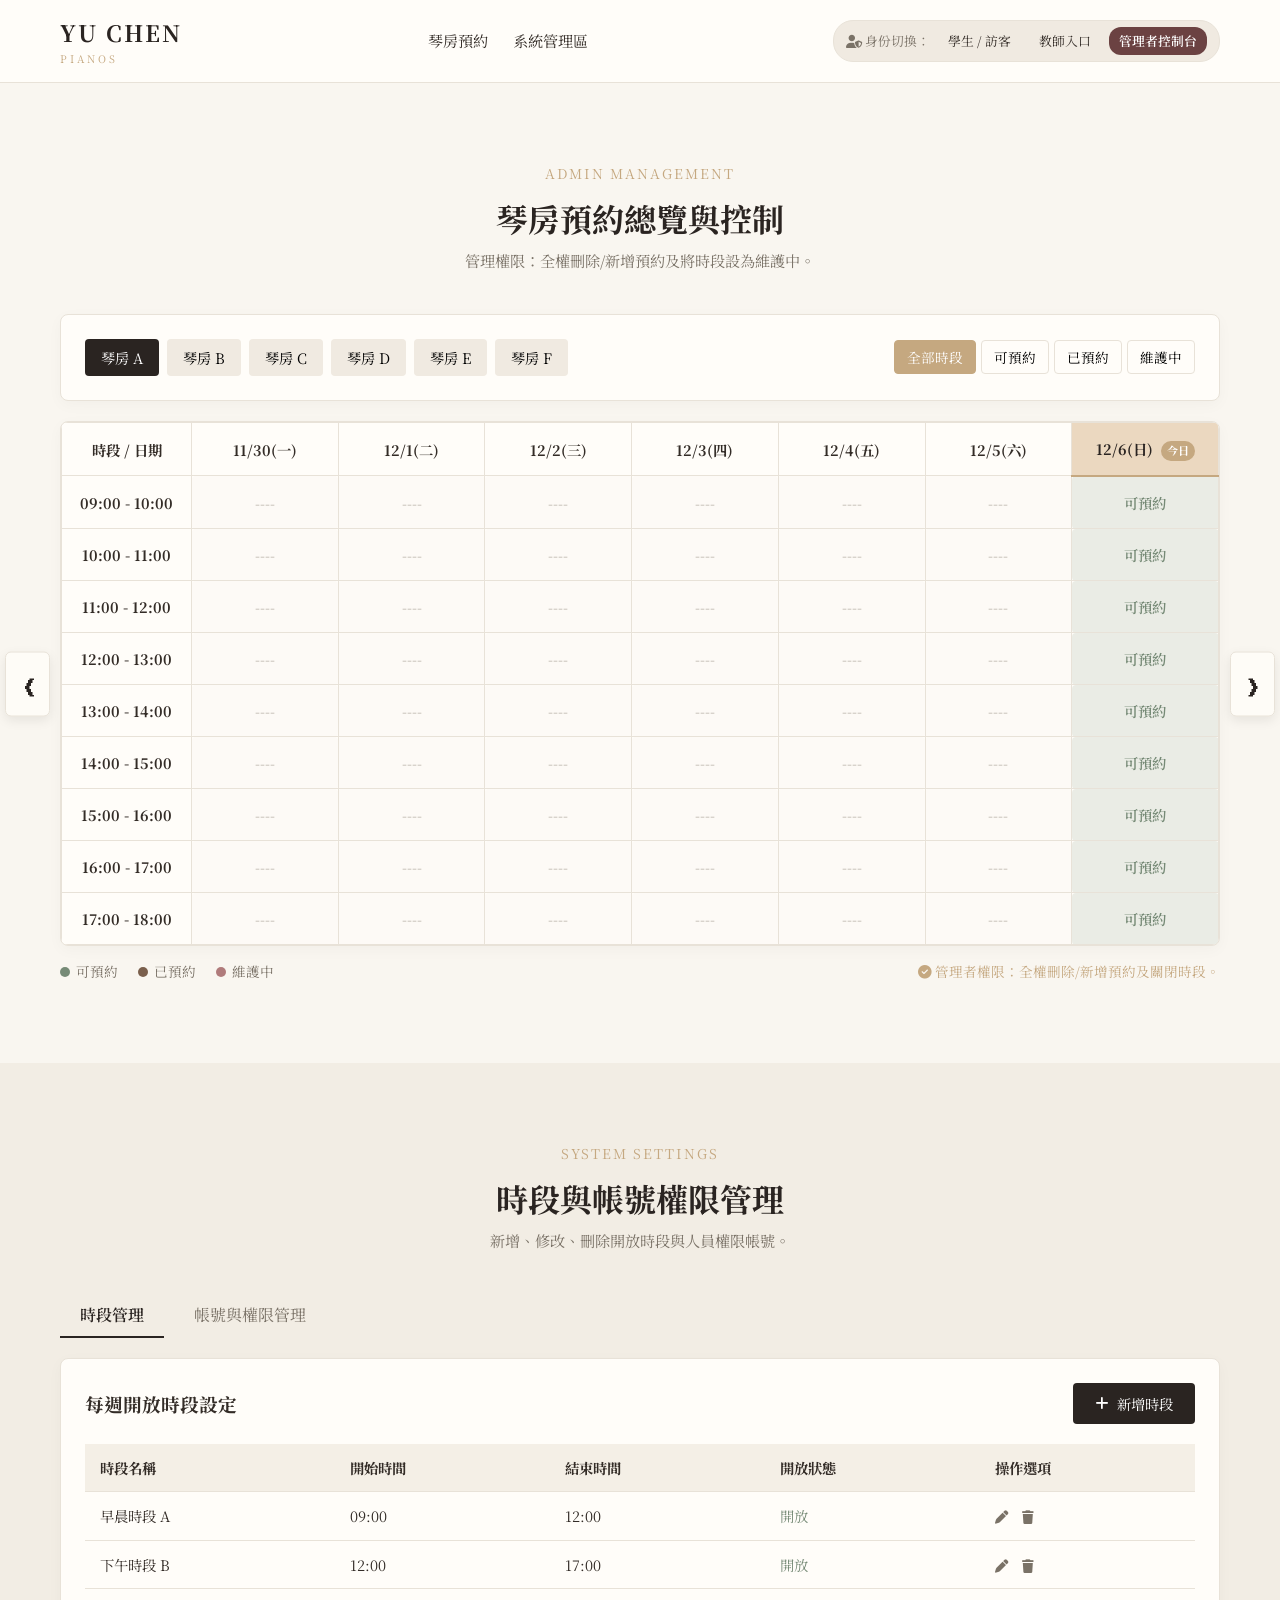
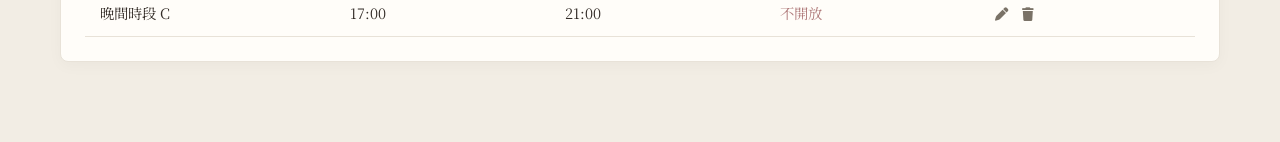
==== admin.html @ 6449ec6d "Add files via upload" ====
<!DOCTYPE html>
<html lang="zh-TW">

<head>
    <meta charset="UTF-8">
    <meta name="viewport" content="width=device-width, initial-scale=1.0">
    <title>琴房預借系統 - 管理者主控台</title>
    <link href="https://fonts.googleapis.com/css2?family=Noto+Serif+TC:wght@400;600;700&display=swap" rel="stylesheet">
    <link rel="stylesheet" href="https://cdnjs.cloudflare.com/ajax/libs/font-awesome/6.4.0/css/all.min.css">
    <link rel="stylesheet" href="style.css">
</head>

<!-- ===== 修改部分：設定角色為 admin ===== -->

<body data-role="admin">

    <nav id="nav">
        <div class="nav-container">
            <div class="logo">
                <span class="logo-title">YU CHEN</span>
                <span class="logo-sub">PIANOS</span>
            </div>

            <ul class="nav-links">
                <!--<li><a href="index.html#hero">首頁</a></li>-->
                <li><a href="#schedule">琴房預約</a></li>
                <!-- ===== 修改部分：管理者可看到系統管理區選單 ===== -->
                <li><a href="#admin">系統管理區</a></li>
            </ul>

            <div class="role-nav">
                <span class="role-label"><i class="fa-solid fa-user-shield"></i> 身份切換：</span>
                <a href="index.html" class="role-btn">學生 / 訪客</a>
                <a href="teacher.html" class="role-btn">教師入口</a>
                <a href="admin.html" class="role-btn active badge-admin">管理者控制台</a>
            </div>
        </div>
    </nav>

    <section class="section">
        <div id="schedule" class="container">
            <div class="section-header">
                <span class="section-tag">Admin Management</span>
                <h2 class="section-title">琴房預約總覽與控制</h2>
                <p class="section-desc">管理權限：全權刪除/新增預約及將時段設為維護中。</p>
            </div>

            <div class="filter-bar card">
                <div class="room-tabs" id="room-tabs"></div>
                <div class="filter-group">
                    <button class="filter-btn active" onclick="filterStatus('all')">全部時段</button>
                    <button class="filter-btn" onclick="filterStatus('free')">可預約</button>
                    <button class="filter-btn" onclick="filterStatus('booked')">已預約</button>
                    <button class="filter-btn" onclick="filterStatus('maintain')">維護中</button>
                </div>
            </div>

            <div class="schedule-wrapper" style="position: relative;">
                <!-- 左側切換週數按鈕 -->
                <button class="week-side-btn week-prev-btn" onclick="changeWeek(-1)">&#10094;</button>
                
                <!-- 琴房一覽表表格卡片 -->
                <div class="card table-box">
                    <table class="schedule-table">
                        <thead></thead>
                        <tbody id="schedule-body"></tbody>
                    </table>
                </div>
                <button class="confirm-reservation-btn btn-dark">確定預約</button>
                <button class="close-slot-btn btn-dark">關閉時段</button>
                <!-- 右側切換週數按鈕 -->
                <button class="week-side-btn week-next-btn" onclick="changeWeek(1)">&#10095;</button>
            </div>

            <div class="legend-bar">
                <span class="legend-item"><i class="dot free"></i> 可預約</span>
                <span class="legend-item"><i class="dot booked"></i> 已預約</span>
                <span class="legend-item"><i class="dot maintain"></i> 維護中</span>
                <span class="notice-text"><i class="fa-solid fa-check-circle"></i> 管理者權限：全權刪除/新增預約及關閉時段。</span>
            </div>
        </div>
    </section>

    <!-- 系統管理區 (管理者獨占) -->
    <section id="admin" class="section bg-light">
        <div class="container">
            <div class="section-header">
                <span class="section-tag">System Settings</span>
                <h2 class="section-title">時段與帳號權限管理</h2>
                <p class="section-desc">新增、修改、刪除開放時段與人員權限帳號。</p>
            </div>

            <div class="admin-tabs">
                <button class="tab-btn active" onclick="switchAdminTab('times')">時段管理</button>
                <button class="tab-btn" onclick="switchAdminTab('users')">帳號與權限管理</button>
            </div>

            <!-- 時段管理面板 -->
            <div id="tab-times" class="admin-panel card active">
                <div class="panel-header">
                    <h3>每週開放時段設定</h3>
                    <button class="btn btn-dark" onclick="openTimeModal()"><i class="fa-solid fa-plus"></i>
                        新增時段</button>
                </div>
                <table class="admin-table">
                    <thead>
                        <tr>
                            <th>時段名稱</th>
                            <th>開始時間</th>
                            <th>結束時間</th>
                            <th>開放狀態</th>
                            <th>操作選項</th>
                        </tr>
                    </thead>
                    <tbody id="time-list"></tbody>
                </table>
            </div>

            <!-- 帳號管理面板 -->
            <div id="tab-users" class="admin-panel card">
                <div class="panel-header">
                    <h3>教師與管理者帳號權限設定</h3>
                    <button class="btn btn-dark" onclick="openUserModal()"><i class="fa-solid fa-user-plus"></i>
                        新增帳號</button>
                </div>
                <table class="admin-table">
                    <thead>
                        <tr>
                            <th>姓名</th>
                            <th>帳號 (Email)</th>
                            <th>權限角色</th>
                            <th>狀態</th>
                            <th>操作選項</th>
                        </tr>
                    </thead>
                    <tbody id="user-list"></tbody>
                </table>
            </div>
        </div>
    </section>

    <!-- Modal 預約視窗 -->
    <div id="modal-booking" class="modal">
        <div class="modal-content">
            <div class="modal-header">
                <div class="modal-header-left">
                    <h3 id="modal-title">琴房預約操作</h3>
                    <!-- 新增：管理者專用「關閉預約權限」按鈕容器 -->
                    <div id="modal-header-action-container"></div>
                </div>
                <button class="close-btn" onclick="closeModal('modal-booking')">&times;</button>
            </div>
            <div class="modal-body">
                <p id="modal-info" class="modal-info-text"></p>
                <form id="form-booking">
                    <div class="form-group">
                        <label>預約人/使用者：</label>
                        <input type="text" id="book-user" class="input" placeholder="請輸入姓名" required>
                    </div>
                    <div class="form-group">
                        <label>預約用途：</label>
                        <input type="text" id="book-reason" class="input" placeholder="例如：維護測試 / 教學">
                    </div>
                </form>
            </div>
            <div class="modal-footer">
                <button class="btn btn-line" onclick="closeModal('modal-booking')">取消</button>
                <button class="btn btn-dark" id="modal-action-btn" onclick="submitBooking()">確認提交</button>
            </div>
        </div>
    </div>

    <script src="script.js"></script>
</body>

</html>
---- style.css ----
html {
    scroll-behavior: smooth;
}

:root {
    --bg-main: #F9F6F0;
    --bg-card: #FFFDF9;
    --text-primary: #332C27;
    --text-muted: #7A7267;
    --accent-gold: #C5A880;
    --accent-dark: #2A2421;
    --border-color: #E8E2D8;
    
    --color-free: #768A76;
    --color-booked: #7a5f4c;
    --color-my-booked: #2C3E4A;
    --color-maintain: #B07B7B;
    --color-admin: #6b4242;
}

* {
    box-sizing: border-box;
    margin: 0;
    padding: 0;
    font-family: 'Noto Serif TC', serif, sans-serif;
}

body {
    background-color: var(--bg-main);
    color: var(--text-primary);
    line-height: 1.6;
}

.container {
    max-width: 1200px;
    margin: 0 auto;
    padding: 0 20px;
}

.section {
    padding: 80px 0;
}

.bg-light {
    background-color: #F2EDE4;
}

.section-header {
    text-align: center;
    margin-bottom: 40px;
}

.section-tag {
    font-size: 0.85rem;
    letter-spacing: 2px;
    color: var(--accent-gold);
    text-transform: uppercase;
    display: block;
    margin-bottom: 8px;
}

.section-title {
    font-size: 2rem;
    font-weight: 700;
    color: var(--accent-dark);
}

.section-desc {
    color: var(--text-muted);
    font-size: 0.95rem;
    margin-top: 5px;
}

.card {
    background: var(--bg-card);
    border-radius: 8px;
    border: 1px solid var(--border-color);
    box-shadow: 0 4px 15px rgba(0,0,0,0.03);
    padding: 24px;
}

.card-teacher-history {
    margin-bottom: 10px;
    padding: 10px 20px;
    border-radius: 8px;
}

.btn {
    padding: 10px 22px;
    border-radius: 4px;
    font-size: 0.9rem;
    cursor: pointer;
    transition: all 0.3s ease;
    border: none;
    text-decoration: none;
    display: inline-flex;
    align-items: center;
    gap: 8px;
}

.btn-dark { background-color: var(--accent-dark); color: #fff; }
.btn-dark:hover { background-color: var(--accent-gold); }
.btn-line { background-color: transparent; border: 1px solid var(--accent-dark); color: var(--accent-dark); }
.btn-line:hover { background-color: var(--accent-dark); color: #fff; }

/* 導覽列 */
#nav {
    background: rgba(255, 253, 249, 0.95);
    backdrop-filter: blur(10px);
    border-bottom: 1px solid var(--border-color);
    position: sticky;
    top: 0;
    z-index: 100;
}

.nav-container {
    max-width: 1200px;
    margin: 0 auto;
    padding: 15px 20px;
    display: flex;
    justify-content: space-between;
    align-items: center;
}

.logo-title { font-size: 1.4rem; font-weight: 700; letter-spacing: 2px; color: var(--accent-dark); }
.logo-sub { font-size: 0.65rem; letter-spacing: 3px; color: var(--accent-gold); display: block; }

.nav-links { display: flex; list-style: none; gap: 25px; }
.nav-links a { text-decoration: none; color: var(--text-primary); font-size: 0.95rem; transition: color 0.3s; }
.nav-links a:hover { color: var(--accent-gold); }

/* ===== 修改部分：導覽列超連結按鈕清單樣式 ===== */
.role-nav {
    display: flex;
    align-items: center;
    gap: 8px;
    background: #F0EAE1;
    padding: 6px 12px;
    border-radius: 20px;
    border: 1px solid var(--border-color);
}

.role-label {
    font-size: 0.8rem;
    color: var(--text-muted);
}

.role-btn {
    text-decoration: none;
    padding: 4px 10px;
    border-radius: 12px;
    font-size: 0.8rem;
    color: var(--text-primary);
    transition: all 0.3s;
}

.role-btn:hover {
    background: var(--border-color);
}

.role-btn.active {
    color: #fff;
    font-weight: 600;
}

.badge-student { background-color: var(--color-free); }
.badge-teacher { background-color: var(--color-booked); }
.badge-admin { background-color: var(--color-admin); }
/* ============================================== */

/* Hero 區域 */
/*
#hero {
    height: 50vh;
    background: url('https://images.unsplash.com/photo-1520523839897-bd0b52f945a0?auto=format&fit=crop&w=1600&q=80') center/cover;
    position: relative;
    display: flex;
    align-items: center;
    justify-content: center;
}

.hero-overlay { position: absolute; inset: 0; background: rgba(42, 36, 33, 0.45); }
.hero-content { position: relative; text-align: center; color: #fff; max-width: 600px; padding: 0 20px; }
.hero-tag { font-size: 0.9rem; letter-spacing: 4px; color: #E2D1B9; }
.hero-title { font-size: 3rem; margin: 10px 0; letter-spacing: 3px; }
.hero-desc { font-size: 0.95rem; color: #E8E2D8; margin-bottom: 25px; }
.hero-btns { display: flex; justify-content: center; gap: 15px; }
*/

/* 課表一覽表 */
#schedule {scroll-margin-top: -60px;}

.schedule-table th.today-header {
    background-color: #ebd8c0 !important; /* 淡金米色高亮 */
    color: var(--accent-dark);
    font-weight: 700;
    position: relative;
    border-bottom: 2px solid var(--accent-gold);
}

.today-tag {
    display: inline-block;
    background-color: var(--accent-gold);
    color: #fff;
    font-size: 0.7rem;
    padding: 1px 6px;
    border-radius: 10px;
    margin-left: 4px;
    vertical-align: middle;
}

.filter-bar { display: flex; justify-content: space-between; align-items: center; margin-bottom: 20px; flex-wrap: wrap; gap: 15px; }
.room-tabs { display: flex; gap: 8px; }
.tab-item { padding: 8px 16px; border-radius: 4px; background: #F0EAE1; border: none; cursor: pointer; font-size: 0.9rem; }
.tab-item.active, .tab-item:hover { background: var(--accent-dark); color: #fff; }

.filter-group { display: flex; gap: 5px; }
.filter-btn { padding: 6px 12px; border: 1px solid var(--border-color); background: transparent; border-radius: 4px; font-size: 0.85rem; cursor: pointer; }
.filter-btn.active { background: var(--accent-gold); color: #fff; border-color: var(--accent-gold); }

.schedule-wrapper {
    position: relative;
    
}

.week-side-btn {
    position: absolute;
    top: 50%;
    transform: translateY(-50%);
    background-color: rgba(255, 253, 249, 0.9);
    border: 1px solid var(--border-color);
    color: var(--accent-dark);
    width: 45px;
    height: 65px;
    font-size: 1.5rem;
    cursor: pointer;
    border-radius: 6px;
    display: flex;
    align-items: center;
    justify-content: center;
    box-shadow: 0 4px 12px rgba(0,0,0,0.08);
    transition: all 0.3s ease;
    z-index: 10;
}

.confirm-reservation-btn {
    position: absolute;
    top: 10%;
    transform: translateY(-10%);
    /*background-color: rgba(255, 253, 249, 0.9);*/
    border: 1px solid var(--border-color);
    /*color: var(--accent-dark);*/
    width: 45px;
    height: 140px;
    font-size: 1.2rem;
    cursor: pointer;
    border-radius: 6px;
    display: flex;
    align-items: center;
    justify-content: center;
    box-shadow: 0 4px 12px rgba(0,0,0,0.08);
    transition: all 0.3s ease;
    z-index: 10;
    right: -55px;
    padding: 20px 10px;
}
.close-slot-btn {
    position: absolute;
    top: 10%;
    transform: translateY(-10%);
    /*background-color: rgba(255, 253, 249, 0.9);*/
    border: 1px solid var(--border-color);
    /*color: var(--accent-dark);*/
    width: 45px;
    height: 140px;
    font-size: 1.2rem;
    cursor: pointer;
    border-radius: 6px;
    display: flex;
    align-items: center;
    justify-content: center;
    box-shadow: 0 4px 12px rgba(0,0,0,0.08);
    transition: all 0.3s ease;
    z-index: 10;
    right: -105px;
    padding: 20px 10px;
}

.confirm-reservation-btn,
.close-slot-btn {
    display: none; /* 預設隱藏，直到有勾選格子時才會由 JS 顯示 */
}

.week-side-btn:hover {
    background-color: var(--accent-dark);
    color: #fff;
    border-color: var(--accent-dark);
}

.week-prev-btn {
    left: -55px; /* 懸浮在表格左側外部 */
}

.week-next-btn {
    right: -55px; /* 懸浮在表格右側外部 */
}
.week-bar { display: flex; justify-content: space-between; align-items: center; margin-bottom: 20px; }
.week-title { font-size: 1.1rem; font-weight: 600; color: var(--accent-dark); }

.table-box { padding: 0; overflow-x: auto; }
.schedule-table {
    width: 100%;
    border-collapse: collapse;
    text-align: center;
    table-layout: fixed; /* 強制表格均分欄寬，避免有的寬有的窄 */
}

.schedule-table th, .schedule-table td {
    padding: 14px 8px;
    border: 1px solid var(--border-color);
    font-size: 0.9rem;
    height: 50px;          /* 設定固定的最小高度，讓每列高度一致 */
    vertical-align: middle; /* 內容垂直置中 */
    word-break: break-all;  /* 確保長文字會自動換行，不會被切掉或撐破格子 */
    overflow: hidden;       /* 預防內容溢出 */
}

.schedule-table th:first-child, 
.schedule-table td:first-child {
    width: 130px; /* 固定左側「時段」欄位的寬度 */
}

.cell { cursor: pointer; transition: opacity 0.2s; border-radius: 4px; }

.cell-free { background-color: rgba(118, 138, 118, 0.15); color: var(--color-free); font-weight: 600; }
.cell-booked { background-color: rgba(188, 158, 137, 0.297); color: var(--color-booked); }
.cell-my-booked { background-color: rgba(188, 210, 226, 0.8); color: var(--color-my-booked); }
.cell-maintain { background-color: rgba(176, 123, 123, 0.268); color: var(--color-maintain); }

td.cell[data-past="true"]:hover {
    opacity: 1 !important;
    background-color: inherit !important;
    cursor: default !important;
}

/* 針對「可預約」過去時段的專屬樣式（背景變 #fdfaf6） */
.cell-past {
    background-color: #fdfaf6 !important;
    color: #B5AFA4 !important;
    cursor: default !important;
}

body[data-role="teacher"] .cell-past:hover,
body[data-role="admin"] .cell-past:hover {
    opacity: 1 !important;
    background-color: #fdfaf6 !important;
}

body[data-role="student"] .cell {
    cursor: default !important;/* 學生/訪客模式下，所有時段都不允許點擊 */
}

/* 教師與管理者頁面保留 hover 互動效果 */
body[data-role="teacher"] .cell,
body[data-role="admin"] .cell {
    cursor: pointer;
    transition: opacity 0.2s;
}

body[data-role="teacher"] .cell:hover,
body[data-role="admin"] .cell:hover {
    opacity: 0.85;
}


.legend-bar { display: flex; align-items: center; gap: 20px; margin-top: 15px; font-size: 0.85rem; color: var(--text-muted); }
.legend-item { display: flex; align-items: center; gap: 6px; }
.dot { width: 10px; height: 10px; border-radius: 50%; display: inline-block; }
.dot.free { background: var(--color-free); }
.dot.booked { background: var(--color-booked); }
.dot.maintain { background: var(--color-maintain); }
.notice-text { margin-left: auto; color: var(--accent-gold); }

/* 後台表格 */
.admin-tabs { display: flex; gap: 10px; margin-bottom: 20px; }
.tab-btn { padding: 10px 20px; background: transparent; border: none; border-bottom: 2px solid transparent; font-size: 1rem; cursor: pointer; color: var(--text-muted); }
.tab-btn.active { color: var(--accent-dark); border-bottom-color: var(--accent-dark); font-weight: 600; }
.admin-panel { display: none; }
.admin-panel.active { display: block; }

.panel-header { display: flex; justify-content: space-between; align-items: center; margin-bottom: 20px; }
.admin-table { width: 100%; border-collapse: collapse; text-align: left; }
.admin-table th, .admin-table td { padding: 12px 15px; border-bottom: 1px solid var(--border-color); font-size: 0.9rem; }
.admin-table th { background: #F4EFE6; }

.action-btn { background: none; border: none; cursor: pointer; color: var(--text-muted); margin-right: 10px; }
.action-btn:hover { color: var(--accent-dark); }
.action-btn.delete:hover { color: var(--color-maintain); }

/* About & Footer */
.grid-2 { display: grid; grid-template-columns: 1fr 1fr; gap: 40px; align-items: center; }
.about-img img { width: 100%; border-radius: 8px; }
.about-list { list-style: none; margin-top: 20px; }
.about-list li { margin-bottom: 10px; color: var(--text-muted); display: flex; align-items: center; gap: 10px; }
.about-list i { color: var(--accent-gold); }

#footer { background: var(--accent-dark); color: #E8E2D8; padding: 40px 0; font-size: 0.85rem; }
.footer-content { display: flex; justify-content: space-between; align-items: center; }
.footer-links a { color: #E8E2D8; text-decoration: none; margin-left: 20px; }

/* Modal */
.modal { display: none; position: fixed; inset: 0; background: rgba(0,0,0,0.5); z-index: 1000; justify-content: center; align-items: center; }
.modal.active { display: flex; }
.modal-content { background: var(--bg-card); width: 100%; max-width: 450px; border-radius: 8px; overflow: hidden; }
.modal-header {
    display: flex;
    justify-content: space-between;
    align-items: center;
    padding: 15px 20px;
    background: #F4EFE6;
}

.modal-header-left {
    display: flex;
    align-items: center;
    gap: 12px;           /* 標題與按鈕的間距 */
    flex-wrap: nowrap;   /* 防止換行 */
    overflow: hidden;
}

.modal-header h3 {
    font-size: 1.25rem;  /* 稍微調小標題字體，確保空間充足 */
    font-weight: 700;
    white-space: nowrap; /* 讓標題文字不折行 */
    margin: 0;
}

.modal-header .btn-sm {
    padding: 4px 10px;
    font-size: 1rem;
    white-space: nowrap; /* 讓按鈕文字不折行 */
}
.close-btn { background: none; border: none; font-size: 1.5rem; cursor: pointer; }
.modal-body { padding: 20px; }
.modal-info-text { font-size: 0.9rem; color: var(--accent-gold); margin-bottom: 15px; font-weight: 600; }
.form-group { margin-bottom: 15px; }
.form-group label { display: block; font-size: 0.85rem; margin-bottom: 5px; color: var(--text-muted); }
.input { width: 100%; padding: 10px; border: 1px solid var(--border-color); border-radius: 4px; font-size: 0.9rem; outline: none; }
.modal-footer { padding: 15px 20px; background: #F9F6F0; display: flex; justify-content: flex-end; gap: 10px; }
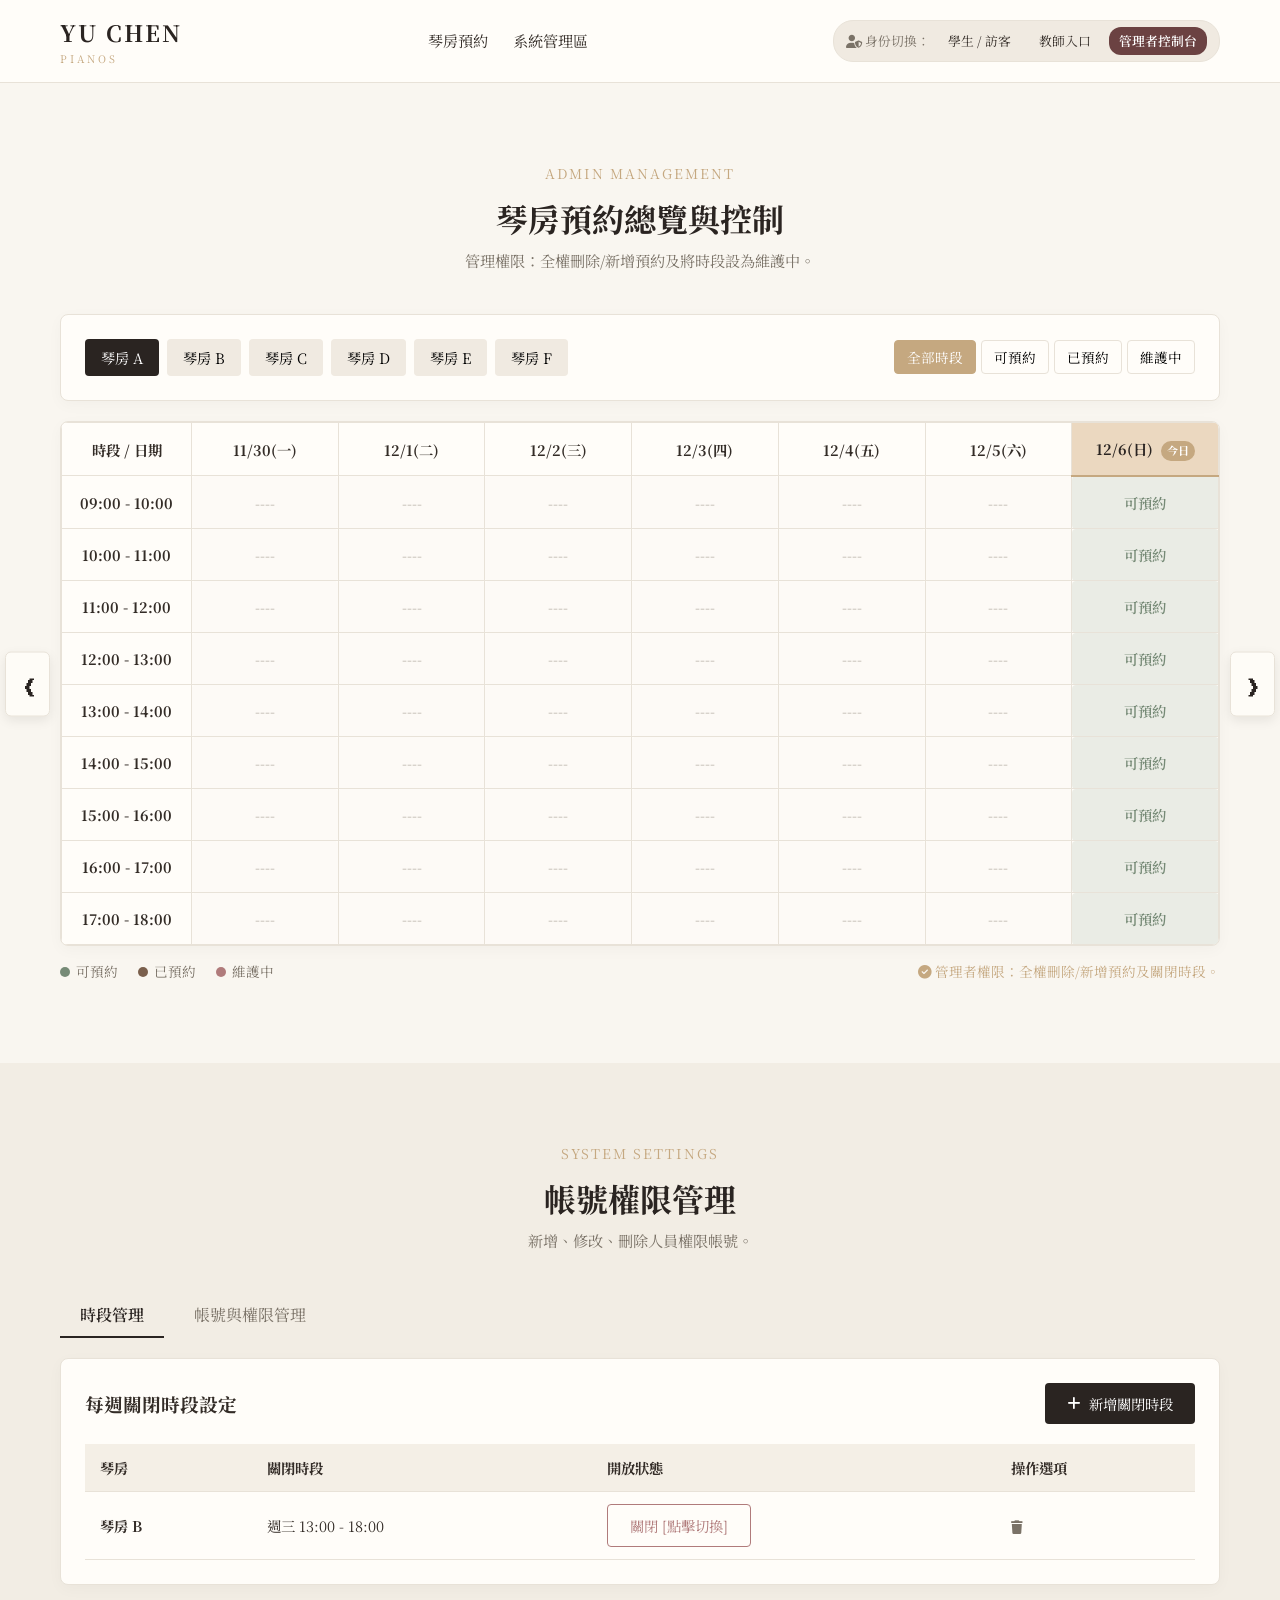
==== commit 0b1a6269: "開放時段改成每週關閉時段" ====
--- a/admin.html
+++ b/admin.html
@@ -86,8 +86,8 @@
         <div class="container">
             <div class="section-header">
                 <span class="section-tag">System Settings</span>
-                <h2 class="section-title">時段與帳號權限管理</h2>
-                <p class="section-desc">新增、修改、刪除開放時段與人員權限帳號。</p>
+                <h2 class="section-title">帳號權限管理</h2>
+                <p class="section-desc">新增、修改、刪除人員權限帳號。</p>
             </div>
 
             <div class="admin-tabs">
@@ -98,21 +98,21 @@
             <!-- 時段管理面板 -->
             <div id="tab-times" class="admin-panel card active">
                 <div class="panel-header">
-                    <h3>每週開放時段設定</h3>
-                    <button class="btn btn-dark" onclick="openTimeModal()"><i class="fa-solid fa-plus"></i>
-                        新增時段</button>
+                    <h3>每週關閉時段設定</h3>
+                    <button class="btn btn-dark" onclick="openWeeklyCloseModal()"><i class="fa-solid fa-plus"></i> 新增關閉時段</button>
                 </div>
                 <table class="admin-table">
                     <thead>
                         <tr>
-                            <th>時段名稱</th>
-                            <th>開始時間</th>
-                            <th>結束時間</th>
+                            <th>琴房</th>
+                            <th>關閉時段</th>
                             <th>開放狀態</th>
                             <th>操作選項</th>
                         </tr>
                     </thead>
-                    <tbody id="time-list"></tbody>
+                    <tbody id="weekly-close-list">
+                        <!-- 動態渲染每週關閉時段設定 -->
+                    </tbody>
                 </table>
             </div>
 
--- a/style.css
+++ b/style.css
@@ -446,4 +446,73 @@
 .form-group { margin-bottom: 15px; }
 .form-group label { display: block; font-size: 0.85rem; margin-bottom: 5px; color: var(--text-muted); }
 .input { width: 100%; padding: 10px; border: 1px solid var(--border-color); border-radius: 4px; font-size: 0.9rem; outline: none; }
-.modal-footer { padding: 15px 20px; background: #F9F6F0; display: flex; justify-content: flex-end; gap: 10px; }+.modal-footer { padding: 15px 20px; background: #F9F6F0; display: flex; justify-content: flex-end; gap: 10px; }
+
+/* 雙時間選擇器容器 (開始與結束) */
+.time-picker-row {
+    display: grid;
+    grid-template-columns: 1fr 1fr;
+    gap: 12px;
+}
+
+.custom-time-picker {
+    position: relative;
+    width: 100%;
+}
+
+.custom-time-input {
+    width: 100%;
+    padding: 10px;
+    border: 1px solid var(--border-color);
+    border-radius: 4px;
+    font-size: 0.85rem;
+    background: #fff;
+    cursor: pointer;
+    text-align: left;
+    display: flex;
+    justify-content: space-between;
+    align-items: center;
+}
+
+.custom-time-dropdown {
+    display: none;
+    position: absolute;
+    top: 100%;
+    left: 0;
+    width: 100%;
+    background: #fff;
+    border: 1px solid var(--border-color);
+    border-radius: 6px;
+    box-shadow: 0 4px 12px rgba(0,0,0,0.1);
+    z-index: 1050;
+    margin-top: 4px;
+    padding: 8px;
+    max-height: 200px;
+    overflow-y: auto;
+}
+
+.custom-time-dropdown.active {
+    display: block;
+}
+
+.custom-time-list {
+    display: flex;
+    flex-direction: column;
+    gap: 3px;
+}
+
+.custom-time-option {
+    padding: 6px 10px;
+    font-size: 0.85rem;
+    border-radius: 4px;
+    cursor: pointer;
+    transition: background 0.2s;
+    text-align: center;
+    color: var(--text-primary);
+}
+
+.custom-time-option:hover {
+    background-color: #F3EAE0;
+    color: var(--accent-dark);
+    font-weight: 600;
+}
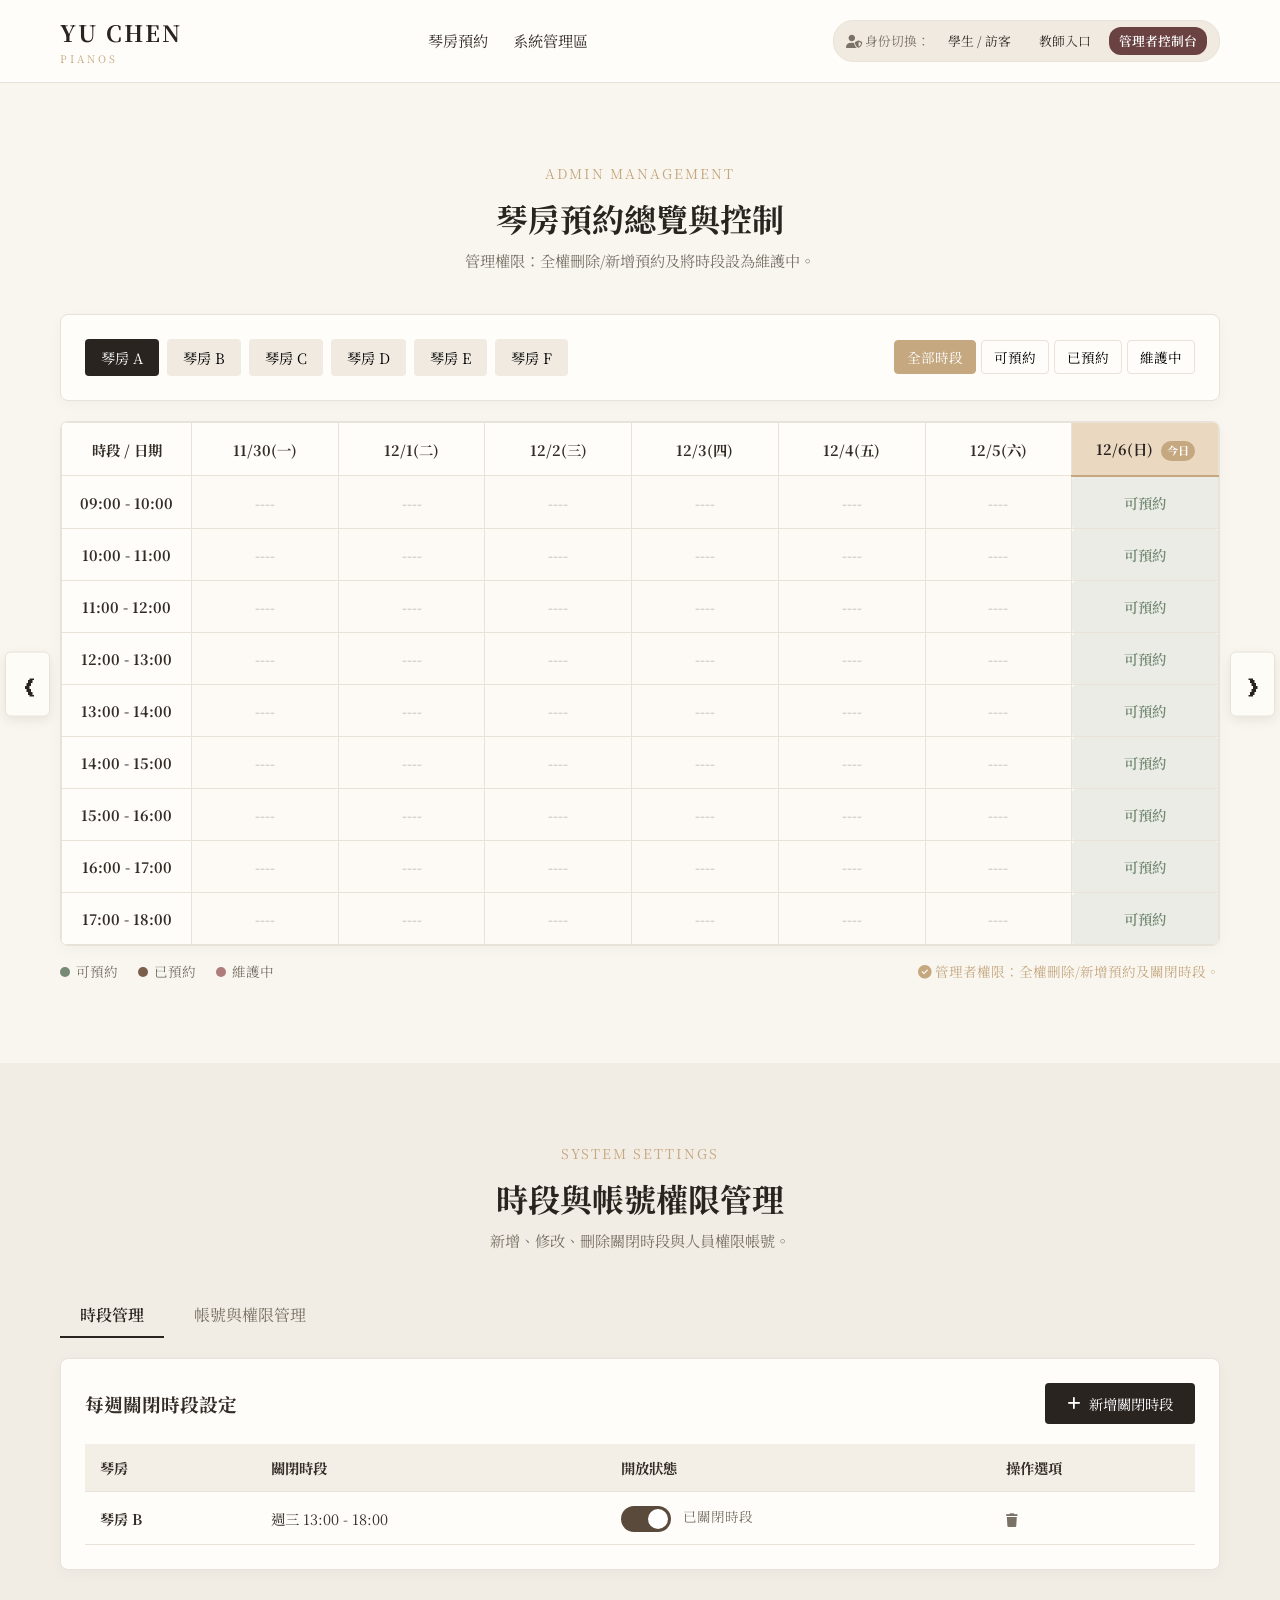
==== commit 4a595a40: "關閉時段開關鍵" ====
--- a/admin.html
+++ b/admin.html
@@ -86,8 +86,8 @@
         <div class="container">
             <div class="section-header">
                 <span class="section-tag">System Settings</span>
-                <h2 class="section-title">帳號權限管理</h2>
-                <p class="section-desc">新增、修改、刪除人員權限帳號。</p>
+                <h2 class="section-title">時段與帳號權限管理</h2>
+                <p class="section-desc">新增、修改、刪除關閉時段與人員權限帳號。</p>
             </div>
 
             <div class="admin-tabs">
--- a/style.css
+++ b/style.css
@@ -515,4 +515,48 @@
     background-color: #F3EAE0;
     color: var(--accent-dark);
     font-weight: 600;
+}
+
+/* 圓形滑動開關樣式 */
+.switch {
+  position: relative;
+  display: inline-block;
+  width: 50px;
+  height: 26px;
+  vertical-align: middle;
+}
+
+.switch input {
+  opacity: 0;
+  width: 0;
+  height: 0;
+}
+
+.slider {
+  position: absolute;
+  cursor: pointer;
+  top: 0; left: 0; right: 0; bottom: 0;
+  background-color: #ccc;
+  transition: .3s;
+  border-radius: 26px;
+}
+
+.slider:before {
+  position: absolute;
+  content: "";
+  height: 20px;
+  width: 20px;
+  left: 3px;
+  bottom: 3px;
+  background-color: white;
+  transition: .3s;
+  border-radius: 50%;
+}
+
+input:checked + .slider {
+  background-color: #5A4A3B; /* 配合您的系統主色調 */
+}
+
+input:checked + .slider:before {
+  transform: translateX(24px);
 }
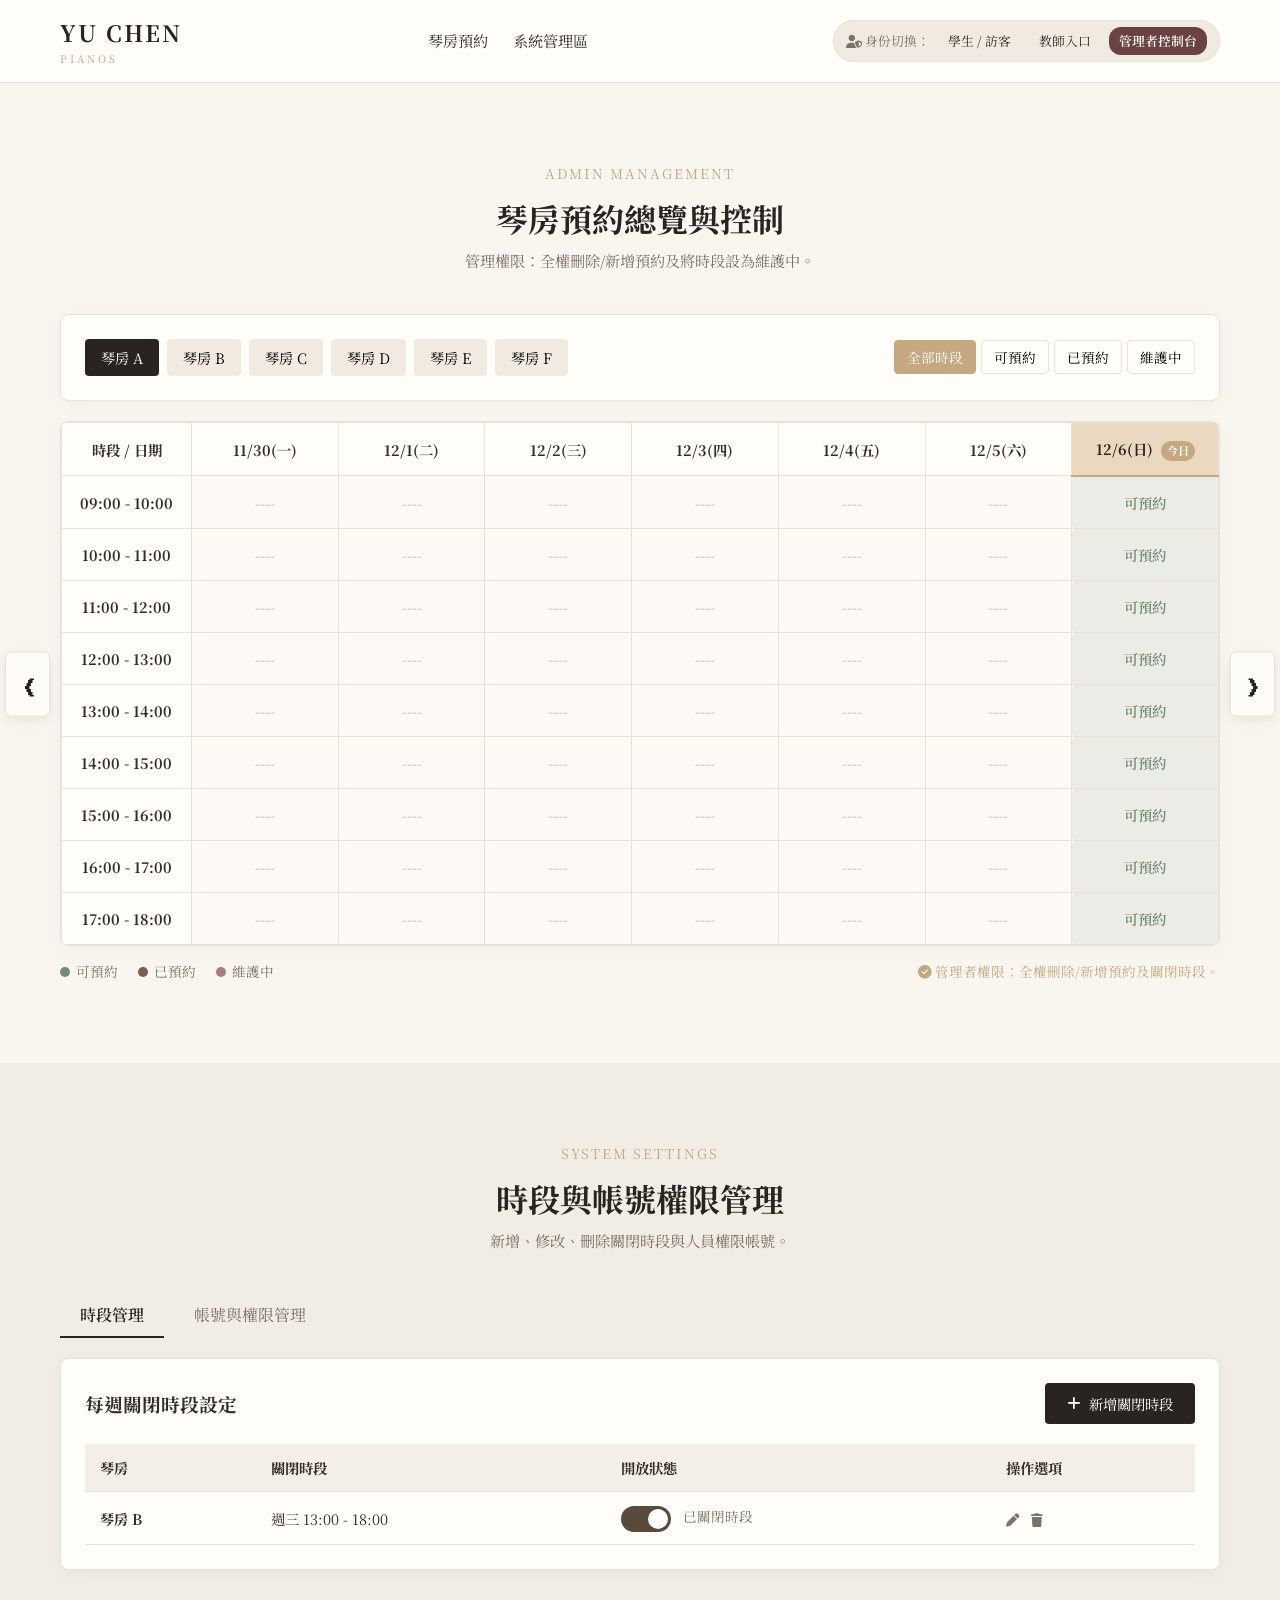
==== commit a8b94f80: "新增/編輯關閉時段" ====
--- a/admin.html
+++ b/admin.html
@@ -58,7 +58,7 @@
             <div class="schedule-wrapper" style="position: relative;">
                 <!-- 左側切換週數按鈕 -->
                 <button class="week-side-btn week-prev-btn" onclick="changeWeek(-1)">&#10094;</button>
-                
+
                 <!-- 琴房一覽表表格卡片 -->
                 <div class="card table-box">
                     <table class="schedule-table">
@@ -99,7 +99,8 @@
             <div id="tab-times" class="admin-panel card active">
                 <div class="panel-header">
                     <h3>每週關閉時段設定</h3>
-                    <button class="btn btn-dark" onclick="openWeeklyCloseModal()"><i class="fa-solid fa-plus"></i> 新增關閉時段</button>
+                    <button class="btn btn-dark" onclick="openWeeklyCloseModal()"><i class="fa-solid fa-plus"></i>
+                        新增關閉時段</button>
                 </div>
                 <table class="admin-table">
                     <thead>
@@ -170,6 +171,76 @@
         </div>
     </div>
 
+    <!-- Modal 新增/編輯每週關閉時段 -->
+    <div id="modal-weekly-close" class="modal">
+        <div class="modal-content">
+            <div class="modal-header">
+                <h3 id="weekly-close-modal-title">新增每週關閉時段</h3>
+                <button class="close-btn" onclick="closeModal('modal-weekly-close')">&times;</button>
+            </div>
+            <div class="modal-body">
+                <input type="hidden" id="edit-rule-id">
+                <div class="form-group">
+                    <label>選擇琴房：</label>
+                    <select id="weekly-room" class="input">
+                        <option value="琴房 A">琴房 A</option>
+                        <option value="琴房 B">琴房 B</option>
+                        <option value="琴房 C">琴房 C</option>
+                        <option value="琴房 D">琴房 D</option>
+                        <option value="琴房 E">琴房 E</option>
+                        <option value="琴房 F">琴房 F</option>
+                    </select>
+                </div>
+                <div class="form-group">
+                    <label>選擇星期：</label>
+                    <select id="weekly-day" class="input">
+                        <option value="1">週一</option>
+                        <option value="2">週二</option>
+                        <option value="3">週三</option>
+                        <option value="4">週四</option>
+                        <option value="5">週五</option>
+                        <option value="6">週六</option>
+                        <option value="0">週日</option>
+                    </select>
+                </div>
+                <div class="form-group">
+                    <label>起訖時間：</label>
+                    <div style="display: grid; grid-template-columns: 1fr auto 1fr; gap: 8px; align-items: center;">
+                        <select id="weekly-start-time" class="input">
+                            <option value="09:00">09:00</option>
+                            <option value="10:00">10:00</option>
+                            <option value="11:00">11:00</option>
+                            <option value="12:00">12:00</option>
+                            <option value="13:00">13:00</option>
+                            <option value="14:00">14:00</option>
+                            <option value="15:00">15:00</option>
+                            <option value="16:00">16:00</option>
+                            <option value="17:00">17:00</option>
+                            
+                        </select>
+                        <span style="color: var(--text-muted); font-weight: bold;">—</span>
+                        <select id="weekly-end-time" class="input">
+                            <option value="10:00">10:00</option>
+                            <option value="11:00">11:00</option>
+                            <option value="12:00">12:00</option>
+                            <option value="13:00">13:00</option>
+                            <option value="14:00">14:00</option>
+                            <option value="15:00">15:00</option>
+                            <option value="16:00">16:00</option>
+                            <option value="17:00">17:00</option>
+                            <option value="18:00">18:00</option>
+                            
+                        </select>
+                    </div>
+                </div>
+            </div>
+            <div class="modal-footer">
+                <button class="btn btn-line" onclick="closeModal('modal-weekly-close')">取消</button>
+                <button class="btn btn-dark" onclick="submitWeeklyCloseRule()">確認儲存</button>
+            </div>
+        </div>
+    </div>
+
     <script src="script.js"></script>
 </body>
 
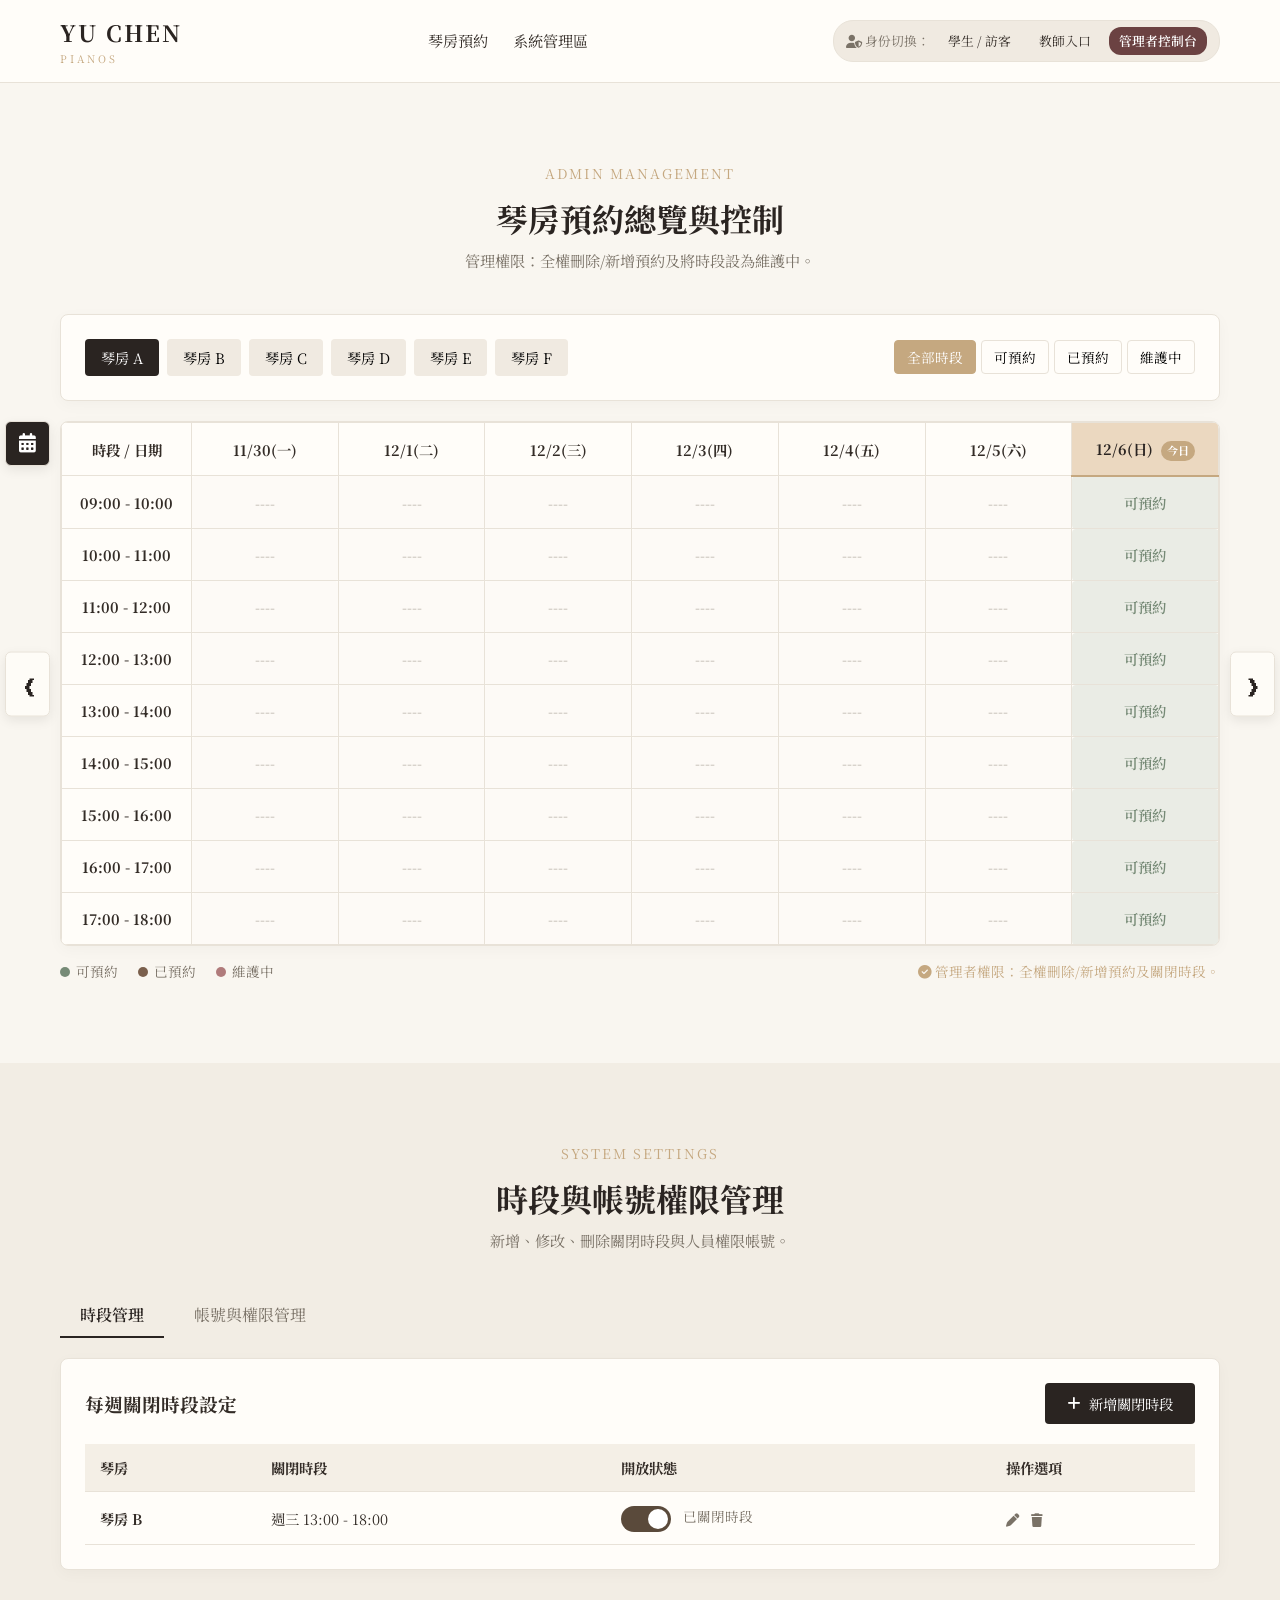
==== commit 6e599ae7: "一覽表月曆" ====
--- a/admin.html
+++ b/admin.html
@@ -57,6 +57,12 @@
 
             <div class="schedule-wrapper" style="position: relative;">
                 <!-- 左側切換週數按鈕 -->
+                <button type="button" class="calender-btn btn-dark" onclick="openDatePicker()" title="快速選擇日期">
+                    <i class="fa-solid fa-calendar-days"></i>
+                </button>
+                <input type="date" id="hidden-date-picker"
+                    style="position: absolute; opacity: 0; pointer-events: none; width: 0; height: 0;"
+                    onchange="jumpToSelectedDate(this.value)">
                 <button class="week-side-btn week-prev-btn" onclick="changeWeek(-1)">&#10094;</button>
 
                 <!-- 琴房一覽表表格卡片 -->
@@ -216,7 +222,7 @@
                             <option value="15:00">15:00</option>
                             <option value="16:00">16:00</option>
                             <option value="17:00">17:00</option>
-                            
+
                         </select>
                         <span style="color: var(--text-muted); font-weight: bold;">—</span>
                         <select id="weekly-end-time" class="input">
@@ -229,7 +235,7 @@
                             <option value="16:00">16:00</option>
                             <option value="17:00">17:00</option>
                             <option value="18:00">18:00</option>
-                            
+
                         </select>
                     </div>
                 </div>
@@ -240,6 +246,44 @@
             </div>
         </div>
     </div>
+    <!-- 彈出視窗：新增/編輯帳號 -->
+    <div id="modal-user-manage" class="modal">
+        <div class="modal-content">
+            <div class="modal-header">
+                <h3 id="user-modal-title">新增帳號</h3>
+                <button class="close-btn" onclick="closeModal('modal-user-manage')">&times;</button>
+            </div>
+            <div class="modal-body">
+                <input type="hidden" id="edit-user-id">
+                <div class="form-group">
+                    <label>姓名：</label>
+                    <input type="text" id="user-name-input" class="input" placeholder="例如：王老師" required>
+                </div>
+                <div class="form-group">
+                    <label>帳號 (Email)：</label>
+                    <input type="email" id="user-email-input" class="input" placeholder="例如：wang@music.edu" required>
+                </div>
+                <div class="form-group">
+                    <label>權限角色：</label>
+                    <select id="user-role-select" class="input">
+                        <option value="教師">教師</option>
+                        <option value="管理者">管理者</option>
+                    </select>
+                </div>
+                <div class="form-group">
+                    <label>帳號狀態：</label>
+                    <select id="user-status-select" class="input">
+                        <option value="啟用">啟用</option>
+                        <option value="停用">停用</option>
+                    </select>
+                </div>
+            </div>
+            <div class="modal-footer">
+                <button class="btn btn-line" onclick="closeModal('modal-user-manage')">取消</button>
+                <button class="btn btn-dark" onclick="submitUserForm()">確認儲存</button>
+            </div>
+        </div>
+    </div>
 
     <script src="script.js"></script>
 </body>
--- a/style.css
+++ b/style.css
@@ -223,6 +223,27 @@
     
 }
 
+.calender-btn {
+    position: absolute;
+    top: 0%;
+    transform: translateY(-0%);
+    /*background-color: rgba(255, 253, 249, 0.9);*/
+    border: 1px solid var(--border-color);
+    /*color: var(--accent-dark);*/
+    width: 45px;
+    height: 45px;
+    font-size: 1.2rem;
+    cursor: pointer;
+    border-radius: 6px;
+    display: flex;
+    align-items: center;
+    justify-content: center;
+    box-shadow: 0 4px 12px rgba(0,0,0,0.08);
+    transition: all 0.3s ease;
+    z-index: 10;
+    left: -55px;
+    padding: 20px 10px;
+}
 .week-side-btn {
     position: absolute;
     top: 50%;
